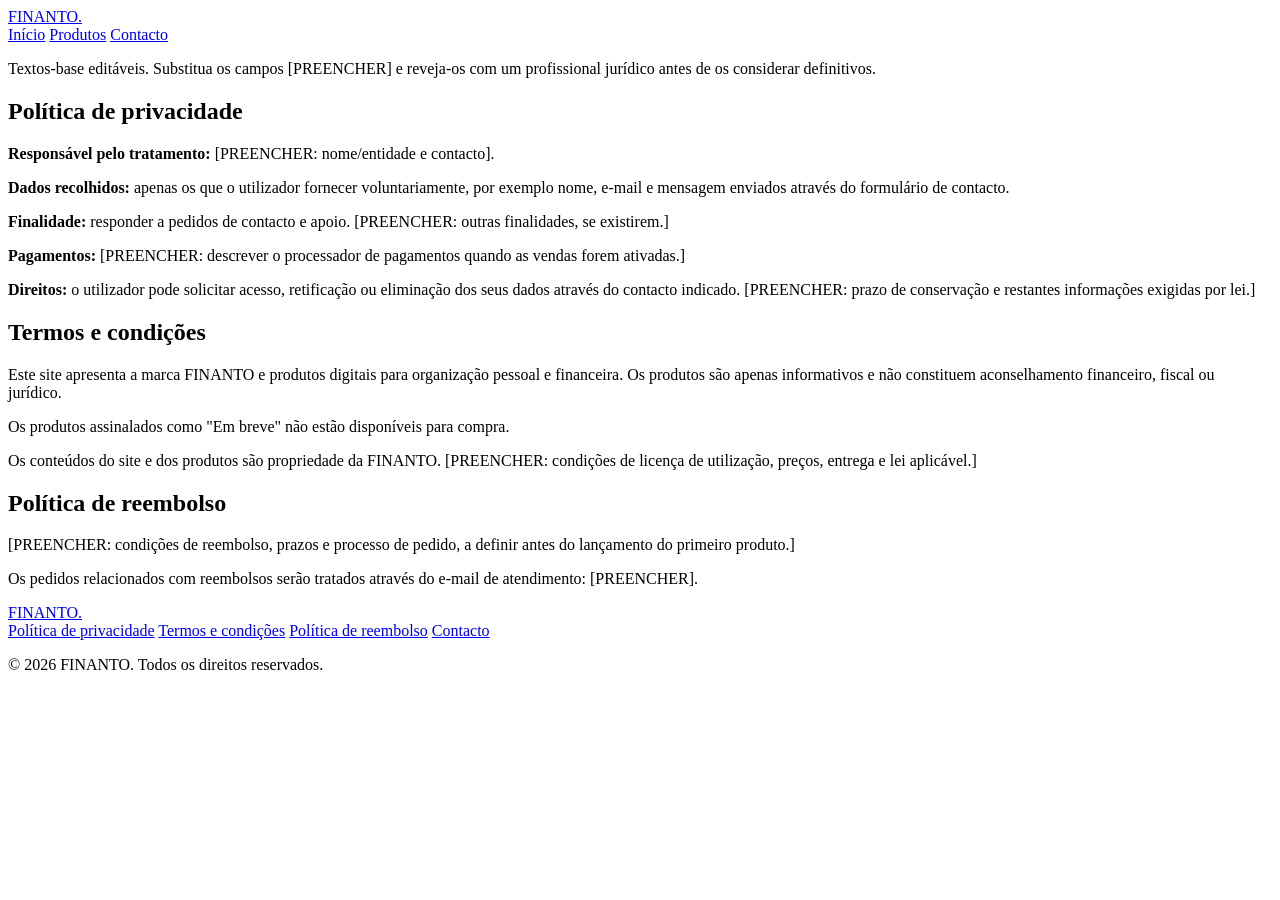
==== legal.html @ 24fa35ea "Create legal.html" ====
<!DOCTYPE html>
<html lang="pt-PT">
<head>
  <meta charset="UTF-8">
  <meta name="viewport" content="width=device-width, initial-scale=1">
  <title>Informação legal | FINANTO</title>
  <meta name="description" content="Política de privacidade, termos e condições e política de reembolso da FINANTO.">
  <link rel="stylesheet" href="styles.css">
</head>
<body>
  <header class="site-header">
    <div class="container bar">
      <a class="logo" href="index.html">FINANTO<span>.</span></a>
      <nav class="nav open-static" aria-label="Principal">
        <a href="index.html">Início</a>
        <a href="index.html#produtos">Produtos</a>
        <a href="index.html#contacto">Contacto</a>
      </nav>
    </div>
  </header>

  <main class="container narrow legal">
    <p class="note">Textos-base editáveis. Substitua os campos [PREENCHER] e reveja-os com um profissional jurídico antes de os considerar definitivos.</p>

    <section id="privacidade">
      <h1>Política de privacidade</h1>
      <p><strong>Responsável pelo tratamento:</strong> [PREENCHER: nome/entidade e contacto].</p>
      <p><strong>Dados recolhidos:</strong> apenas os que o utilizador fornecer voluntariamente, por exemplo nome, e-mail e mensagem enviados através do formulário de contacto.</p>
      <p><strong>Finalidade:</strong> responder a pedidos de contacto e apoio. [PREENCHER: outras finalidades, se existirem.]</p>
      <p><strong>Pagamentos:</strong> [PREENCHER: descrever o processador de pagamentos quando as vendas forem ativadas.]</p>
      <p><strong>Direitos:</strong> o utilizador pode solicitar acesso, retificação ou eliminação dos seus dados através do contacto indicado. [PREENCHER: prazo de conservação e restantes informações exigidas por lei.]</p>
    </section>

    <section id="termos">
      <h2>Termos e condições</h2>
      <p>Este site apresenta a marca FINANTO e produtos digitais para organização pessoal e financeira. Os produtos são apenas informativos e não constituem aconselhamento financeiro, fiscal ou jurídico.</p>
      <p>Os produtos assinalados como "Em breve" não estão disponíveis para compra.</p>
      <p>Os conteúdos do site e dos produtos são propriedade da FINANTO. [PREENCHER: condições de licença de utilização, preços, entrega e lei aplicável.]</p>
    </section>

    <section id="reembolso">
      <h2>Política de reembolso</h2>
      <p>[PREENCHER: condições de reembolso, prazos e processo de pedido, a definir antes do lançamento do primeiro produto.]</p>
      <p>Os pedidos relacionados com reembolsos serão tratados através do e-mail de atendimento: [PREENCHER].</p>
    </section>
  </main>

  <footer class="footer">
    <div class="container foot">
      <a class="logo" href="index.html">FINANTO<span>.</span></a>
      <nav aria-label="Legal">
        <a href="#privacidade">Política de privacidade</a>
        <a href="#termos">Termos e condições</a>
        <a href="#reembolso">Política de reembolso</a>
        <a href="index.html#contacto">Contacto</a>
      </nav>
      <p>© <span class="ano">2026</span> FINANTO. Todos os direitos reservados.</p>
    </div>
  </footer>
  <script src="script.js"></script>
</body>
</html>
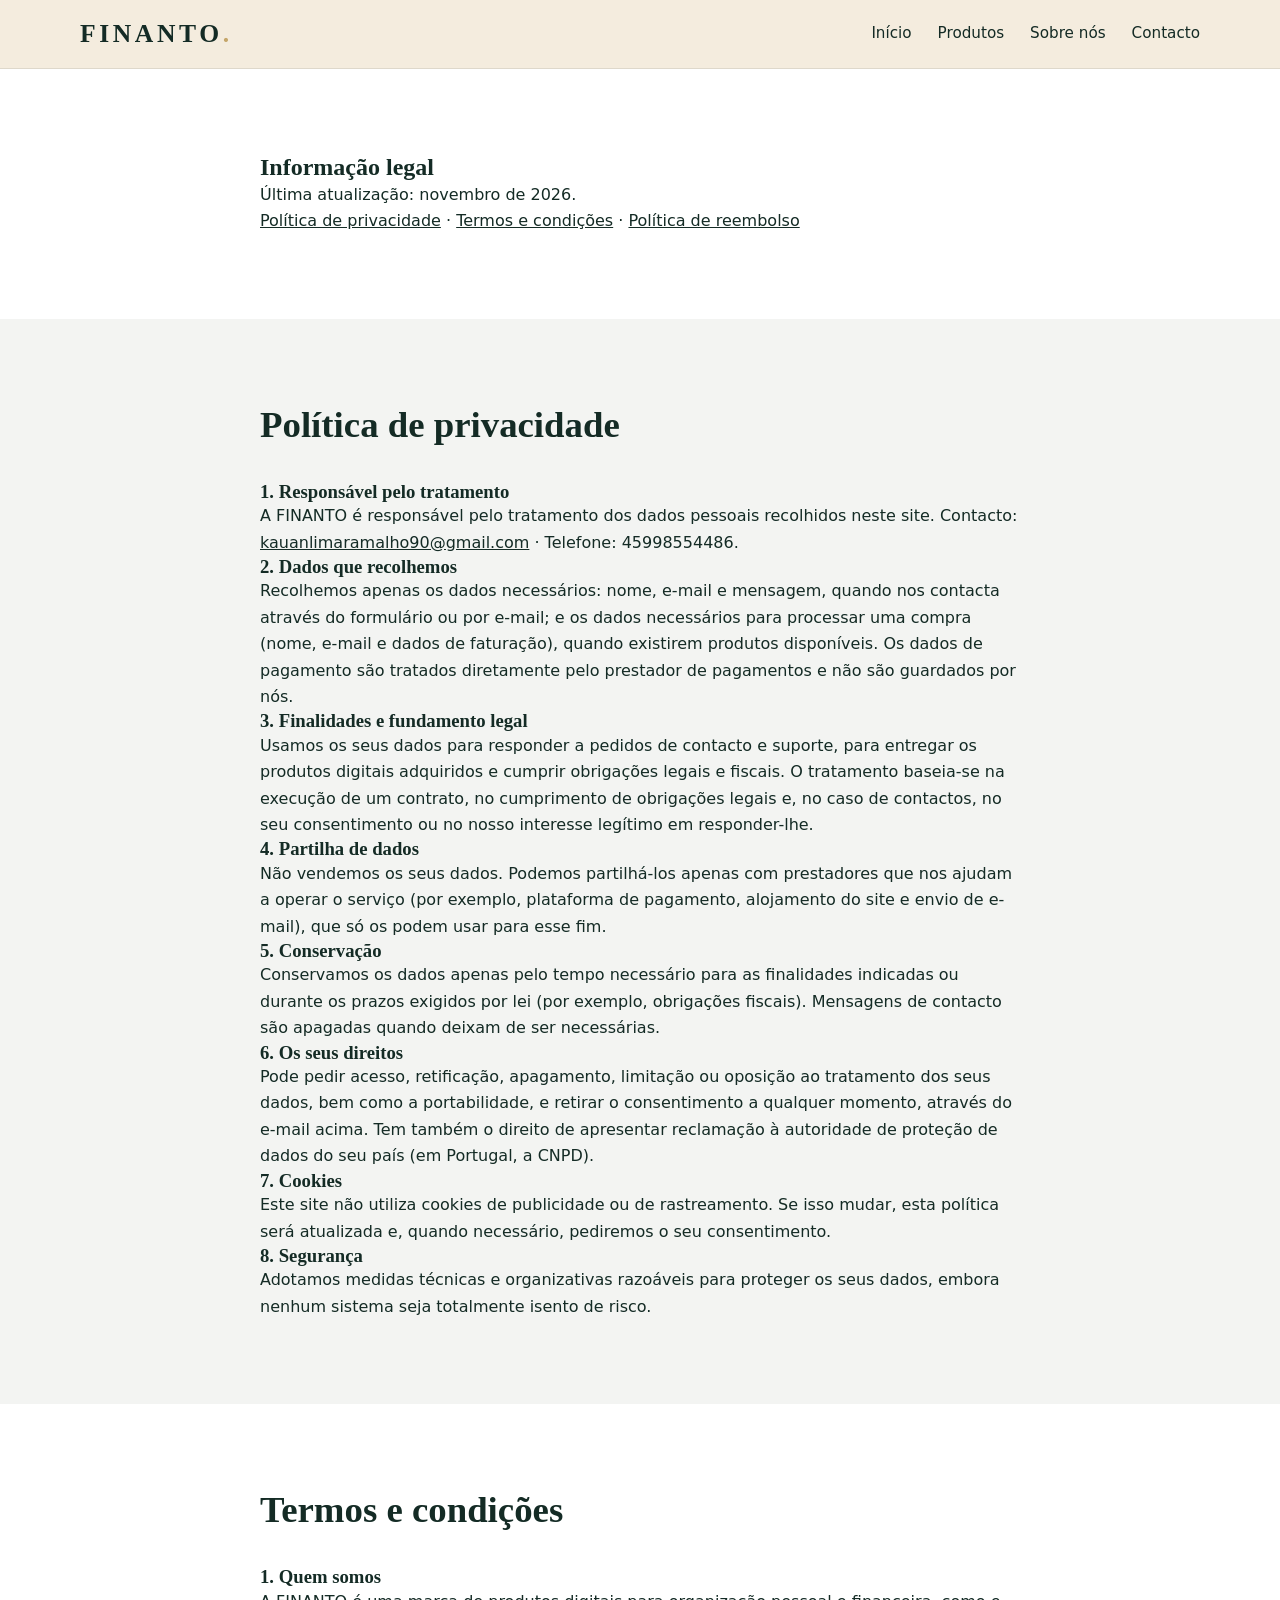
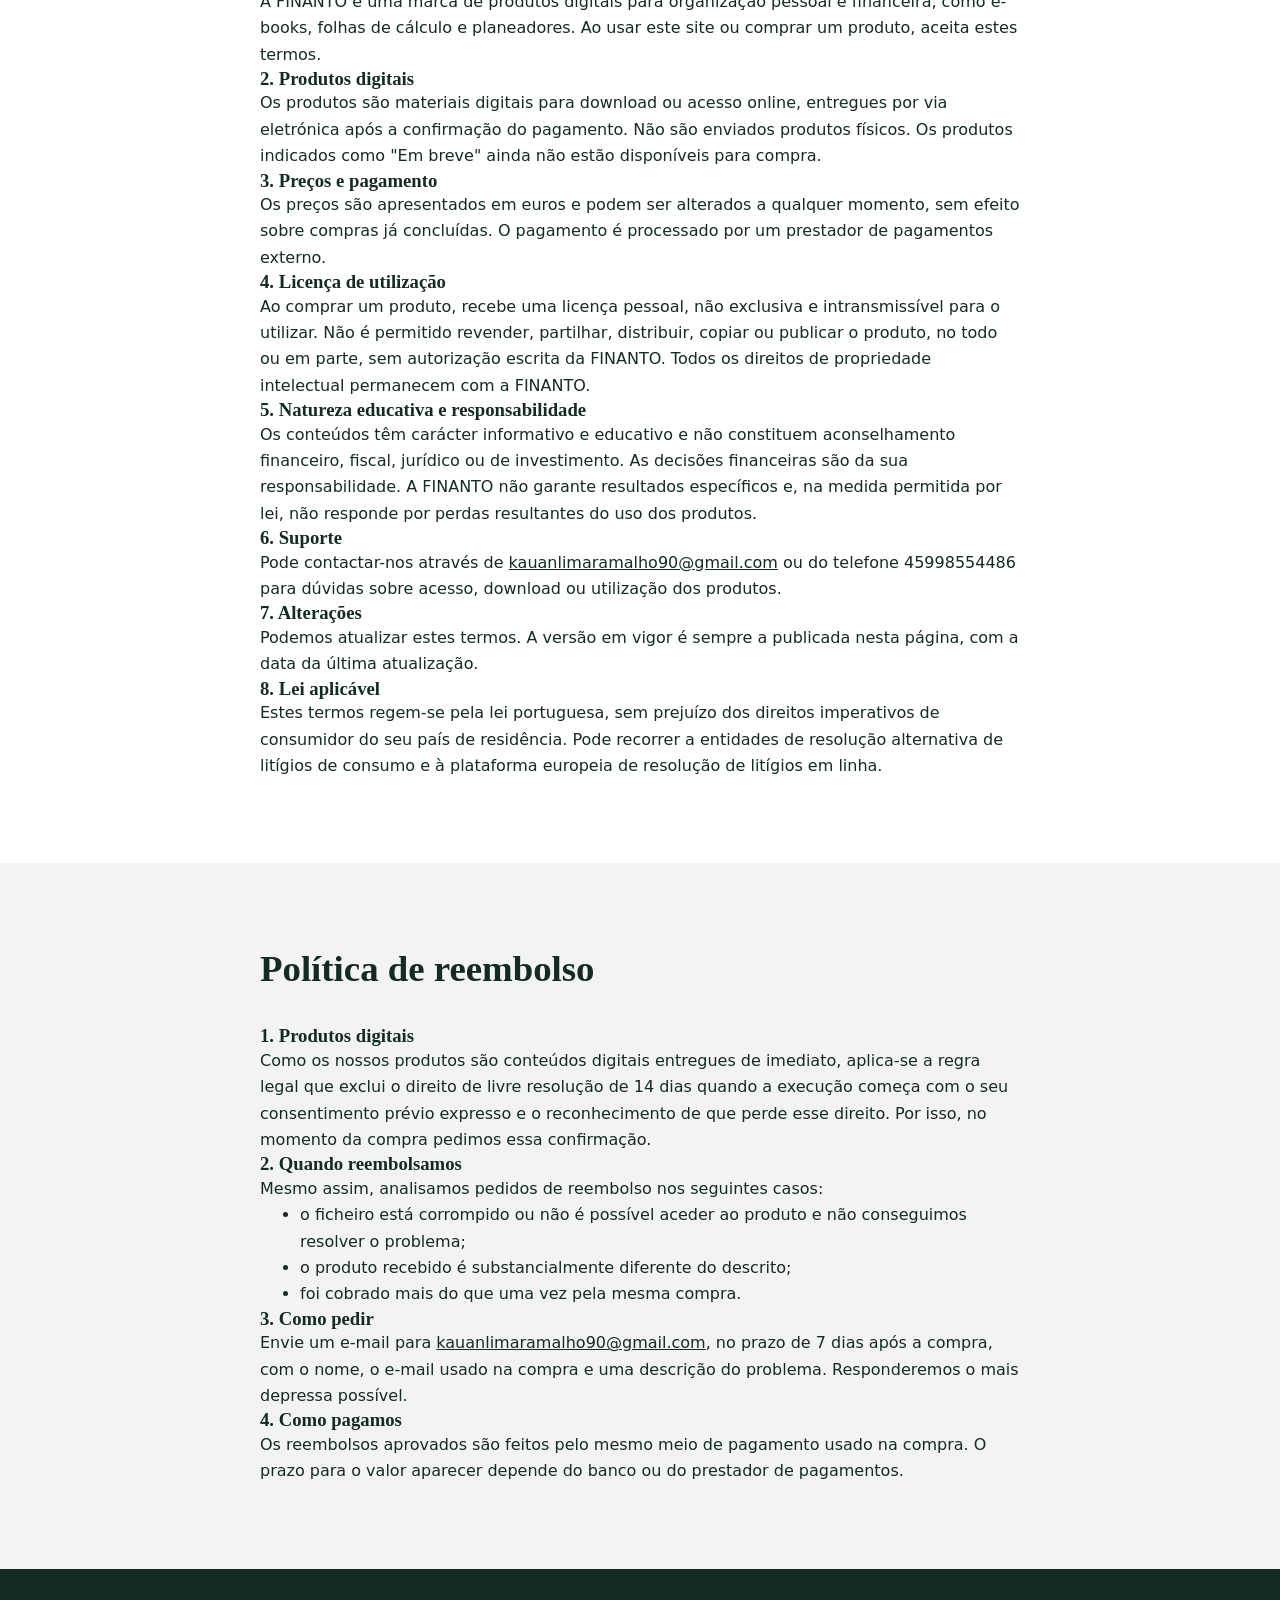
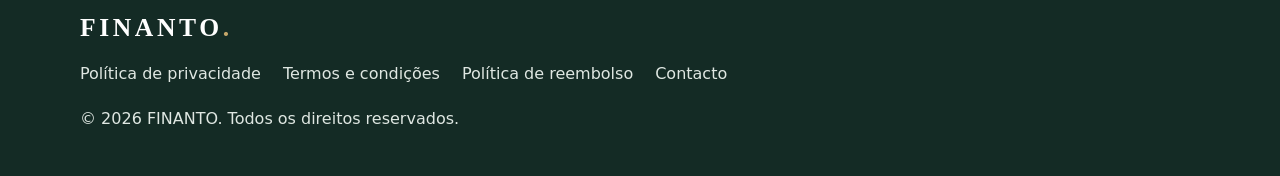
==== commit deea4b42: "Update legal.html" ====
--- a/legal.html
+++ b/legal.html
@@ -5,43 +5,117 @@
   <meta name="viewport" content="width=device-width, initial-scale=1">
   <title>Informação legal | FINANTO</title>
   <meta name="description" content="Política de privacidade, termos e condições e política de reembolso da FINANTO.">
+  <meta name="theme-color" content="#142B25">
   <link rel="stylesheet" href="styles.css">
 </head>
 <body>
+  <a class="skip" href="#principal">Saltar para o conteúdo</a>
+
   <header class="site-header">
     <div class="container bar">
-      <a class="logo" href="index.html">FINANTO<span>.</span></a>
-      <nav class="nav open-static" aria-label="Principal">
-        <a href="index.html">Início</a>
+      <a class="logo" href="index.html" aria-label="FINANTO, página inicial">FINANTO<span>.</span></a>
+      <nav id="nav" class="nav" aria-label="Principal">
+        <a href="index.html#inicio">Início</a>
         <a href="index.html#produtos">Produtos</a>
+        <a href="index.html#sobre">Sobre nós</a>
         <a href="index.html#contacto">Contacto</a>
       </nav>
     </div>
   </header>
 
-  <main class="container narrow legal">
-    <p class="note">Textos-base editáveis. Substitua os campos [PREENCHER] e reveja-os com um profissional jurídico antes de os considerar definitivos.</p>
-
-    <section id="privacidade">
-      <h1>Política de privacidade</h1>
-      <p><strong>Responsável pelo tratamento:</strong> [PREENCHER: nome/entidade e contacto].</p>
-      <p><strong>Dados recolhidos:</strong> apenas os que o utilizador fornecer voluntariamente, por exemplo nome, e-mail e mensagem enviados através do formulário de contacto.</p>
-      <p><strong>Finalidade:</strong> responder a pedidos de contacto e apoio. [PREENCHER: outras finalidades, se existirem.]</p>
-      <p><strong>Pagamentos:</strong> [PREENCHER: descrever o processador de pagamentos quando as vendas forem ativadas.]</p>
-      <p><strong>Direitos:</strong> o utilizador pode solicitar acesso, retificação ou eliminação dos seus dados através do contacto indicado. [PREENCHER: prazo de conservação e restantes informações exigidas por lei.]</p>
+  <main id="principal">
+    <section class="section">
+      <div class="container narrow">
+        <h1>Informação legal</h1>
+        <p>Última atualização: novembro de 2026.</p>
+        <p><a href="#privacidade">Política de privacidade</a> · <a href="#termos">Termos e condições</a> · <a href="#reembolso">Política de reembolso</a></p>
+      </div>
     </section>
 
-    <section id="termos">
-      <h2>Termos e condições</h2>
-      <p>Este site apresenta a marca FINANTO e produtos digitais para organização pessoal e financeira. Os produtos são apenas informativos e não constituem aconselhamento financeiro, fiscal ou jurídico.</p>
-      <p>Os produtos assinalados como "Em breve" não estão disponíveis para compra.</p>
-      <p>Os conteúdos do site e dos produtos são propriedade da FINANTO. [PREENCHER: condições de licença de utilização, preços, entrega e lei aplicável.]</p>
+    <!-- POLÍTICA DE PRIVACIDADE -->
+    <section id="privacidade" class="section alt" aria-labelledby="t-priv">
+      <div class="container narrow">
+        <h2 id="t-priv">Política de privacidade</h2>
+
+        <h3>1. Responsável pelo tratamento</h3>
+        <p>A FINANTO é responsável pelo tratamento dos dados pessoais recolhidos neste site. Contacto: <a href="mailto:kauanlimaramalho90@gmail.com">kauanlimaramalho90@gmail.com</a> · Telefone: 45998554486.</p>
+
+        <h3>2. Dados que recolhemos</h3>
+        <p>Recolhemos apenas os dados necessários: nome, e-mail e mensagem, quando nos contacta através do formulário ou por e-mail; e os dados necessários para processar uma compra (nome, e-mail e dados de faturação), quando existirem produtos disponíveis. Os dados de pagamento são tratados diretamente pelo prestador de pagamentos e não são guardados por nós.</p>
+
+        <h3>3. Finalidades e fundamento legal</h3>
+        <p>Usamos os seus dados para responder a pedidos de contacto e suporte, para entregar os produtos digitais adquiridos e cumprir obrigações legais e fiscais. O tratamento baseia-se na execução de um contrato, no cumprimento de obrigações legais e, no caso de contactos, no seu consentimento ou no nosso interesse legítimo em responder-lhe.</p>
+
+        <h3>4. Partilha de dados</h3>
+        <p>Não vendemos os seus dados. Podemos partilhá-los apenas com prestadores que nos ajudam a operar o serviço (por exemplo, plataforma de pagamento, alojamento do site e envio de e-mail), que só os podem usar para esse fim.</p>
+
+        <h3>5. Conservação</h3>
+        <p>Conservamos os dados apenas pelo tempo necessário para as finalidades indicadas ou durante os prazos exigidos por lei (por exemplo, obrigações fiscais). Mensagens de contacto são apagadas quando deixam de ser necessárias.</p>
+
+        <h3>6. Os seus direitos</h3>
+        <p>Pode pedir acesso, retificação, apagamento, limitação ou oposição ao tratamento dos seus dados, bem como a portabilidade, e retirar o consentimento a qualquer momento, através do e-mail acima. Tem também o direito de apresentar reclamação à autoridade de proteção de dados do seu país (em Portugal, a CNPD).</p>
+
+        <h3>7. Cookies</h3>
+        <p>Este site não utiliza cookies de publicidade ou de rastreamento. Se isso mudar, esta política será atualizada e, quando necessário, pediremos o seu consentimento.</p>
+
+        <h3>8. Segurança</h3>
+        <p>Adotamos medidas técnicas e organizativas razoáveis para proteger os seus dados, embora nenhum sistema seja totalmente isento de risco.</p>
+      </div>
     </section>
 
-    <section id="reembolso">
-      <h2>Política de reembolso</h2>
-      <p>[PREENCHER: condições de reembolso, prazos e processo de pedido, a definir antes do lançamento do primeiro produto.]</p>
-      <p>Os pedidos relacionados com reembolsos serão tratados através do e-mail de atendimento: [PREENCHER].</p>
+    <!-- TERMOS E CONDIÇÕES -->
+    <section id="termos" class="section" aria-labelledby="t-termos">
+      <div class="container narrow">
+        <h2 id="t-termos">Termos e condições</h2>
+
+        <h3>1. Quem somos</h3>
+        <p>A FINANTO é uma marca de produtos digitais para organização pessoal e financeira, como e-books, folhas de cálculo e planeadores. Ao usar este site ou comprar um produto, aceita estes termos.</p>
+
+        <h3>2. Produtos digitais</h3>
+        <p>Os produtos são materiais digitais para download ou acesso online, entregues por via eletrónica após a confirmação do pagamento. Não são enviados produtos físicos. Os produtos indicados como "Em breve" ainda não estão disponíveis para compra.</p>
+
+        <h3>3. Preços e pagamento</h3>
+        <p>Os preços são apresentados em euros e podem ser alterados a qualquer momento, sem efeito sobre compras já concluídas. O pagamento é processado por um prestador de pagamentos externo.</p>
+
+        <h3>4. Licença de utilização</h3>
+        <p>Ao comprar um produto, recebe uma licença pessoal, não exclusiva e intransmissível para o utilizar. Não é permitido revender, partilhar, distribuir, copiar ou publicar o produto, no todo ou em parte, sem autorização escrita da FINANTO. Todos os direitos de propriedade intelectual permanecem com a FINANTO.</p>
+
+        <h3>5. Natureza educativa e responsabilidade</h3>
+        <p>Os conteúdos têm carácter informativo e educativo e não constituem aconselhamento financeiro, fiscal, jurídico ou de investimento. As decisões financeiras são da sua responsabilidade. A FINANTO não garante resultados específicos e, na medida permitida por lei, não responde por perdas resultantes do uso dos produtos.</p>
+
+        <h3>6. Suporte</h3>
+        <p>Pode contactar-nos através de <a href="mailto:kauanlimaramalho90@gmail.com">kauanlimaramalho90@gmail.com</a> ou do telefone 45998554486 para dúvidas sobre acesso, download ou utilização dos produtos.</p>
+
+        <h3>7. Alterações</h3>
+        <p>Podemos atualizar estes termos. A versão em vigor é sempre a publicada nesta página, com a data da última atualização.</p>
+
+        <h3>8. Lei aplicável</h3>
+        <p>Estes termos regem-se pela lei portuguesa, sem prejuízo dos direitos imperativos de consumidor do seu país de residência. Pode recorrer a entidades de resolução alternativa de litígios de consumo e à plataforma europeia de resolução de litígios em linha.</p>
+      </div>
+    </section>
+
+    <!-- POLÍTICA DE REEMBOLSO -->
+    <section id="reembolso" class="section alt" aria-labelledby="t-reemb">
+      <div class="container narrow">
+        <h2 id="t-reemb">Política de reembolso</h2>
+
+        <h3>1. Produtos digitais</h3>
+        <p>Como os nossos produtos são conteúdos digitais entregues de imediato, aplica-se a regra legal que exclui o direito de livre resolução de 14 dias quando a execução começa com o seu consentimento prévio expresso e o reconhecimento de que perde esse direito. Por isso, no momento da compra pedimos essa confirmação.</p>
+
+        <h3>2. Quando reembolsamos</h3>
+        <p>Mesmo assim, analisamos pedidos de reembolso nos seguintes casos:</p>
+        <ul>
+          <li>o ficheiro está corrompido ou não é possível aceder ao produto e não conseguimos resolver o problema;</li>
+          <li>o produto recebido é substancialmente diferente do descrito;</li>
+          <li>foi cobrado mais do que uma vez pela mesma compra.</li>
+        </ul>
+
+        <h3>3. Como pedir</h3>
+        <p>Envie um e-mail para <a href="mailto:kauanlimaramalho90@gmail.com">kauanlimaramalho90@gmail.com</a>, no prazo de 7 dias após a compra, com o nome, o e-mail usado na compra e uma descrição do problema. Responderemos o mais depressa possível.</p>
+
+        <h3>4. Como pagamos</h3>
+        <p>Os reembolsos aprovados são feitos pelo mesmo meio de pagamento usado na compra. O prazo para o valor aparecer depende do banco ou do prestador de pagamentos.</p>
+      </div>
     </section>
   </main>
 
@@ -49,9 +123,9 @@
     <div class="container foot">
       <a class="logo" href="index.html">FINANTO<span>.</span></a>
       <nav aria-label="Legal">
-        <a href="#privacidade">Política de privacidade</a>
-        <a href="#termos">Termos e condições</a>
-        <a href="#reembolso">Política de reembolso</a>
+        <a href="legal.html#privacidade">Política de privacidade</a>
+        <a href="legal.html#termos">Termos e condições</a>
+        <a href="legal.html#reembolso">Política de reembolso</a>
         <a href="index.html#contacto">Contacto</a>
       </nav>
       <p>© <span class="ano">2026</span> FINANTO. Todos os direitos reservados.</p>
--- a/styles.css
+++ b/styles.css
@@ -0,0 +1,86 @@
+/* FINANTO - estilos. Cores definidas como variáveis para fácil edição. */
+:root{--g1:#142B25;--g2:#24483B;--beige:#F4EBDD;--white:#fff;--soft:#F3F4F2;--gold:#C5A66A;--r:14px}
+*{box-sizing:border-box;margin:0}
+html{scroll-behavior:smooth;scroll-padding-top:80px}
+body{font-family:system-ui,-apple-system,"Segoe UI",Roboto,sans-serif;color:var(--g1);background:var(--white);line-height:1.65}
+h1,h2,h3,.logo,.cover strong,.m-book strong{font-family:Georgia,"Times New Roman",serif;line-height:1.2}
+a{color:inherit}
+.container{width:min(1120px,92%);margin:auto}
+.narrow{max-width:760px}
+.skip{position:absolute;left:-999px}.skip:focus{left:8px;top:8px;background:#fff;padding:8px;z-index:99}
+:focus-visible{outline:3px solid var(--gold);outline-offset:2px}
+
+/* Cabeçalho */
+.site-header{position:sticky;top:0;z-index:20;background:rgba(244,235,221,.95);backdrop-filter:blur(8px);border-bottom:1px solid rgba(20,43,37,.1)}
+.bar{display:flex;align-items:center;justify-content:space-between;min-height:68px}
+.logo{font-size:1.6rem;font-weight:700;letter-spacing:.14em;text-decoration:none}
+.logo span{color:var(--gold)}
+.nav{display:flex;align-items:center;gap:26px}
+.nav a{text-decoration:none;font-size:.95rem}
+.menu-btn{display:none;background:none;border:1px solid var(--g1);border-radius:8px;font-size:1.3rem;padding:4px 12px;cursor:pointer;color:var(--g1)}
+
+/* Botões */
+.btn{display:inline-block;padding:13px 26px;border-radius:999px;font-weight:600;text-decoration:none;border:0;cursor:pointer;font-size:1rem;transition:transform .2s}
+.btn:hover{transform:translateY(-2px)}
+.btn-gold{background:var(--gold);color:var(--g1)!important}
+.btn-dark{background:var(--g1);color:#fff}
+
+/* Hero */
+.hero{background:linear-gradient(135deg,var(--g1),var(--g2));color:#fff;padding:90px 0}
+.hero-grid{display:grid;grid-template-columns:1.1fr 1fr;gap:50px;align-items:center}
+.eyebrow{color:var(--gold);letter-spacing:.08em;text-transform:uppercase;font-size:.8rem;margin-bottom:16px}
+.hero h1{font-size:clamp(2rem,4.6vw,3.3rem);margin-bottom:20px}
+.lead{color:#dfe7e2;font-size:1.1rem;margin-bottom:30px}
+
+/* Mockups */
+.mockups{position:relative;height:340px}
+.mockups>div{position:absolute;border-radius:var(--r);box-shadow:0 20px 40px rgba(0,0,0,.35)}
+.m-book{left:30%;top:0;width:190px;height:260px;background:var(--beige);color:var(--g1);padding:22px;display:flex;flex-direction:column;justify-content:space-between;transform:rotate(-4deg);border-left:10px solid var(--gold);z-index:2}
+.m-book small{letter-spacing:.15em;font-size:.65rem}.m-book strong{font-size:1.5rem}.m-book em{font-size:.7rem;letter-spacing:.2em}
+.m-sheet{left:0;top:90px;width:190px;background:#fff;color:var(--g1);padding:14px;transform:rotate(-9deg)}
+.m-sheet .grid{display:grid;grid-template-columns:repeat(3,1fr);gap:5px;margin-top:8px}
+.m-sheet u{height:22px;background:var(--soft);border-radius:4px}.m-sheet u:nth-child(4n){background:var(--gold)}
+.m-planner{right:0;top:60px;width:180px;background:var(--g2);border:1px solid var(--gold);color:#fff;padding:16px;transform:rotate(7deg)}
+.m-planner i{display:block;height:10px;margin-top:14px;background:rgba(255,255,255,.2);border-radius:5px}
+
+/* Secções */
+.section{padding:84px 0}
+.section h2{font-size:clamp(1.7rem,3vw,2.3rem);margin-bottom:34px}
+.alt{background:var(--soft)}
+.dark{background:var(--g1);color:#fff}.dark p{color:#dfe7e2;font-size:1.1rem}
+.cards{display:grid;grid-template-columns:repeat(3,1fr);gap:22px}
+.card{background:#fff;padding:30px;border-radius:var(--r);border:1px solid rgba(20,43,37,.08)}
+.card .num{color:var(--gold);font-family:Georgia,serif;font-size:1.6rem}
+.card h3{margin:8px 0}
+
+/* Produto */
+.product{display:grid;grid-template-columns:260px 1fr;gap:40px;align-items:center;background:var(--beige);padding:34px;border-radius:20px}
+.cover{background:var(--g1);color:#fff;border-radius:var(--r);aspect-ratio:3/4;padding:24px;display:flex;flex-direction:column;justify-content:space-between;border-left:10px solid var(--gold)}
+.cover small{color:var(--gold);letter-spacing:.12em;font-size:.65rem}.cover strong{font-size:1.7rem}
+.badge{display:inline-block;background:var(--g1);color:var(--gold);padding:4px 14px;border-radius:999px;font-size:.8rem;font-weight:700;margin-bottom:10px}
+.price{font-weight:700;font-size:1.2rem;margin:14px 0 4px}
+.note{font-size:.9rem;opacity:.8}
+
+/* Contacto */
+.contact{display:grid;grid-template-columns:1fr 1fr;gap:50px}
+.contact p{margin-bottom:16px}
+form label{display:block;font-weight:600;margin:14px 0 6px}
+input,textarea{width:100%;padding:12px;border:1px solid #c9cfcb;border-radius:10px;font:inherit;background:#fff}
+form .btn{margin-top:18px}
+#estado{margin-top:12px;font-weight:600}
+
+/* Legal e rodapé */
+.legal{padding:60px 0}.legal section{margin:40px 0}.legal h1,.legal h2{margin-bottom:14px}.legal p{margin-bottom:12px}
+.footer{background:var(--g1);color:#dfe7e2;padding:44px 0}
+.foot{display:grid;gap:18px}.foot nav{display:flex;flex-wrap:wrap;gap:8px 22px}.foot a{text-decoration:none}.foot .logo{color:#fff}
+
+/* Responsivo */
+@media(max-width:860px){
+  .hero-grid,.contact,.product,.cards{grid-template-columns:1fr}
+  .product .cover{max-width:220px}
+  .menu-btn{display:block}
+  .nav:not(.open-static){display:none;position:absolute;top:68px;left:0;right:0;background:var(--beige);flex-direction:column;align-items:flex-start;padding:20px 4%;gap:16px}
+  .nav.open{display:flex!important}
+  .mockups{height:300px;transform:scale(.9)}
+}
+@media(prefers-reduced-motion:reduce){*{transition:none!important;scroll-behavior:auto!important}}
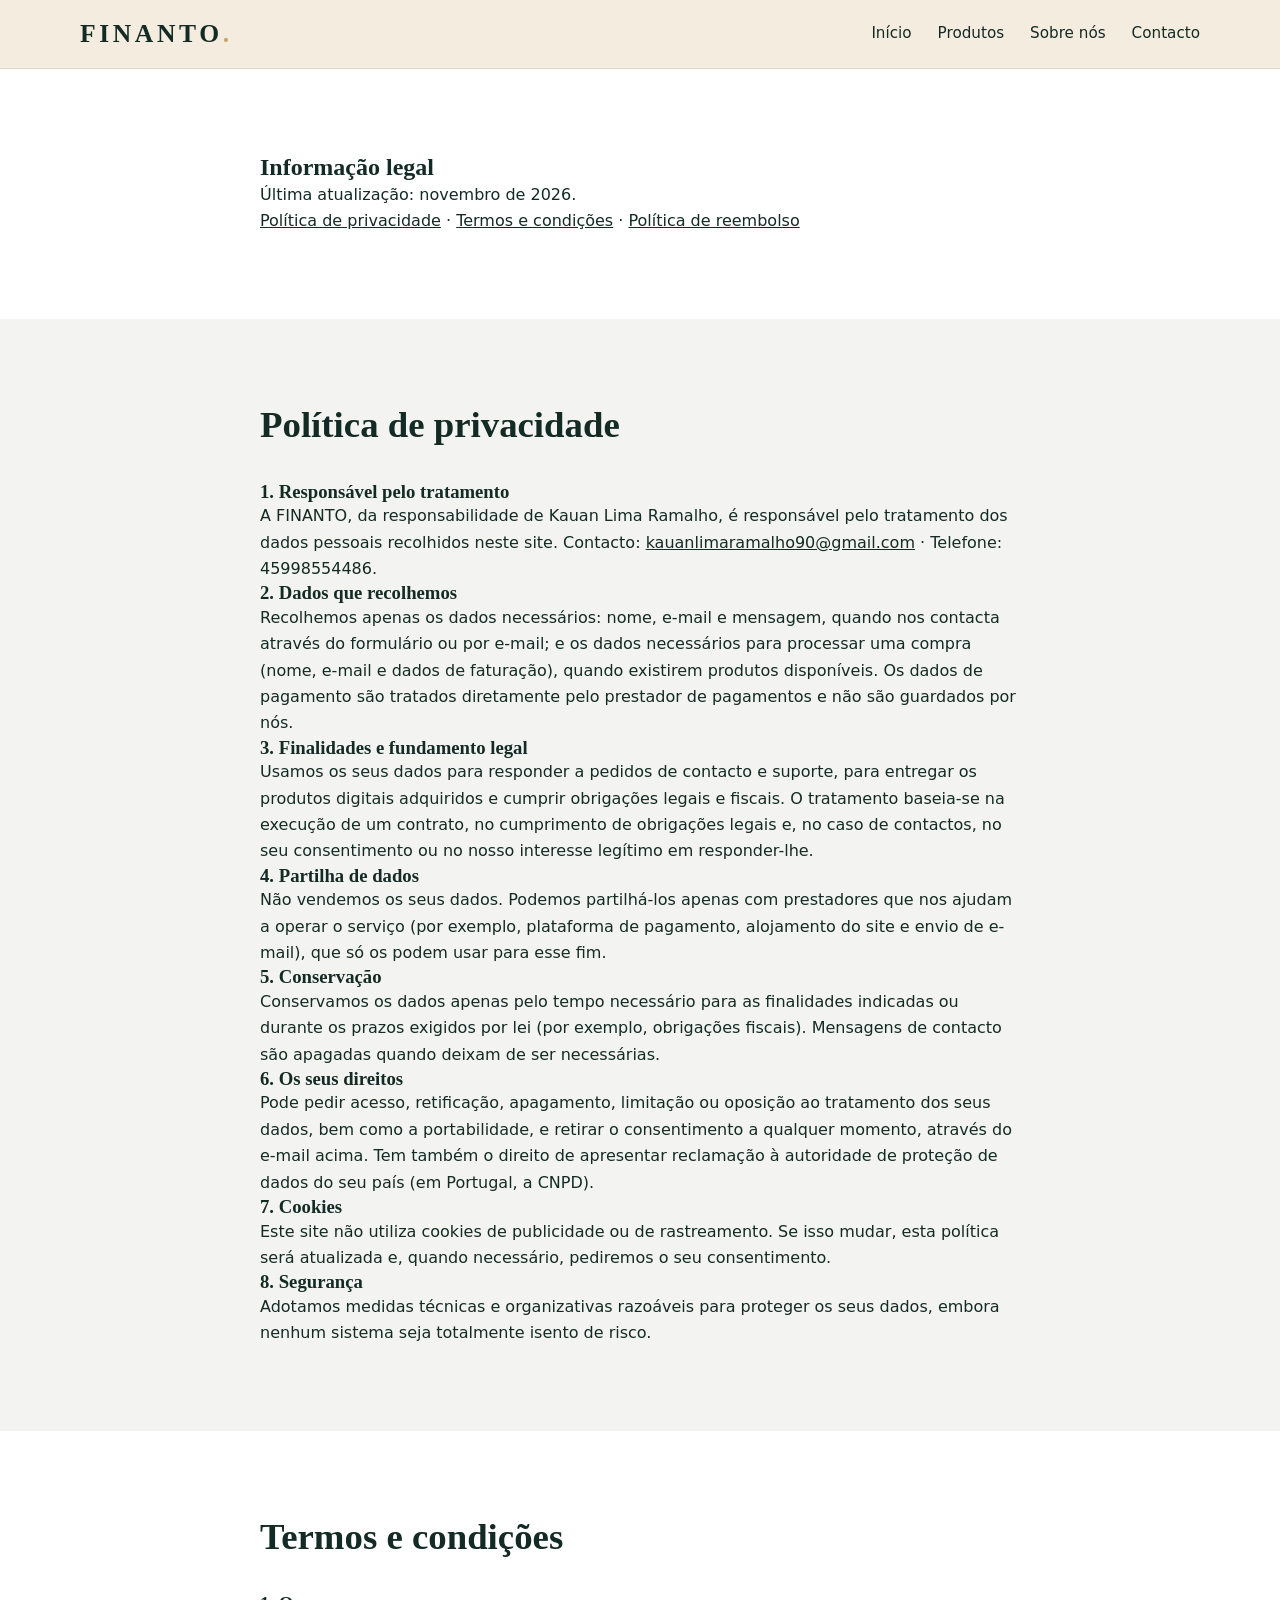
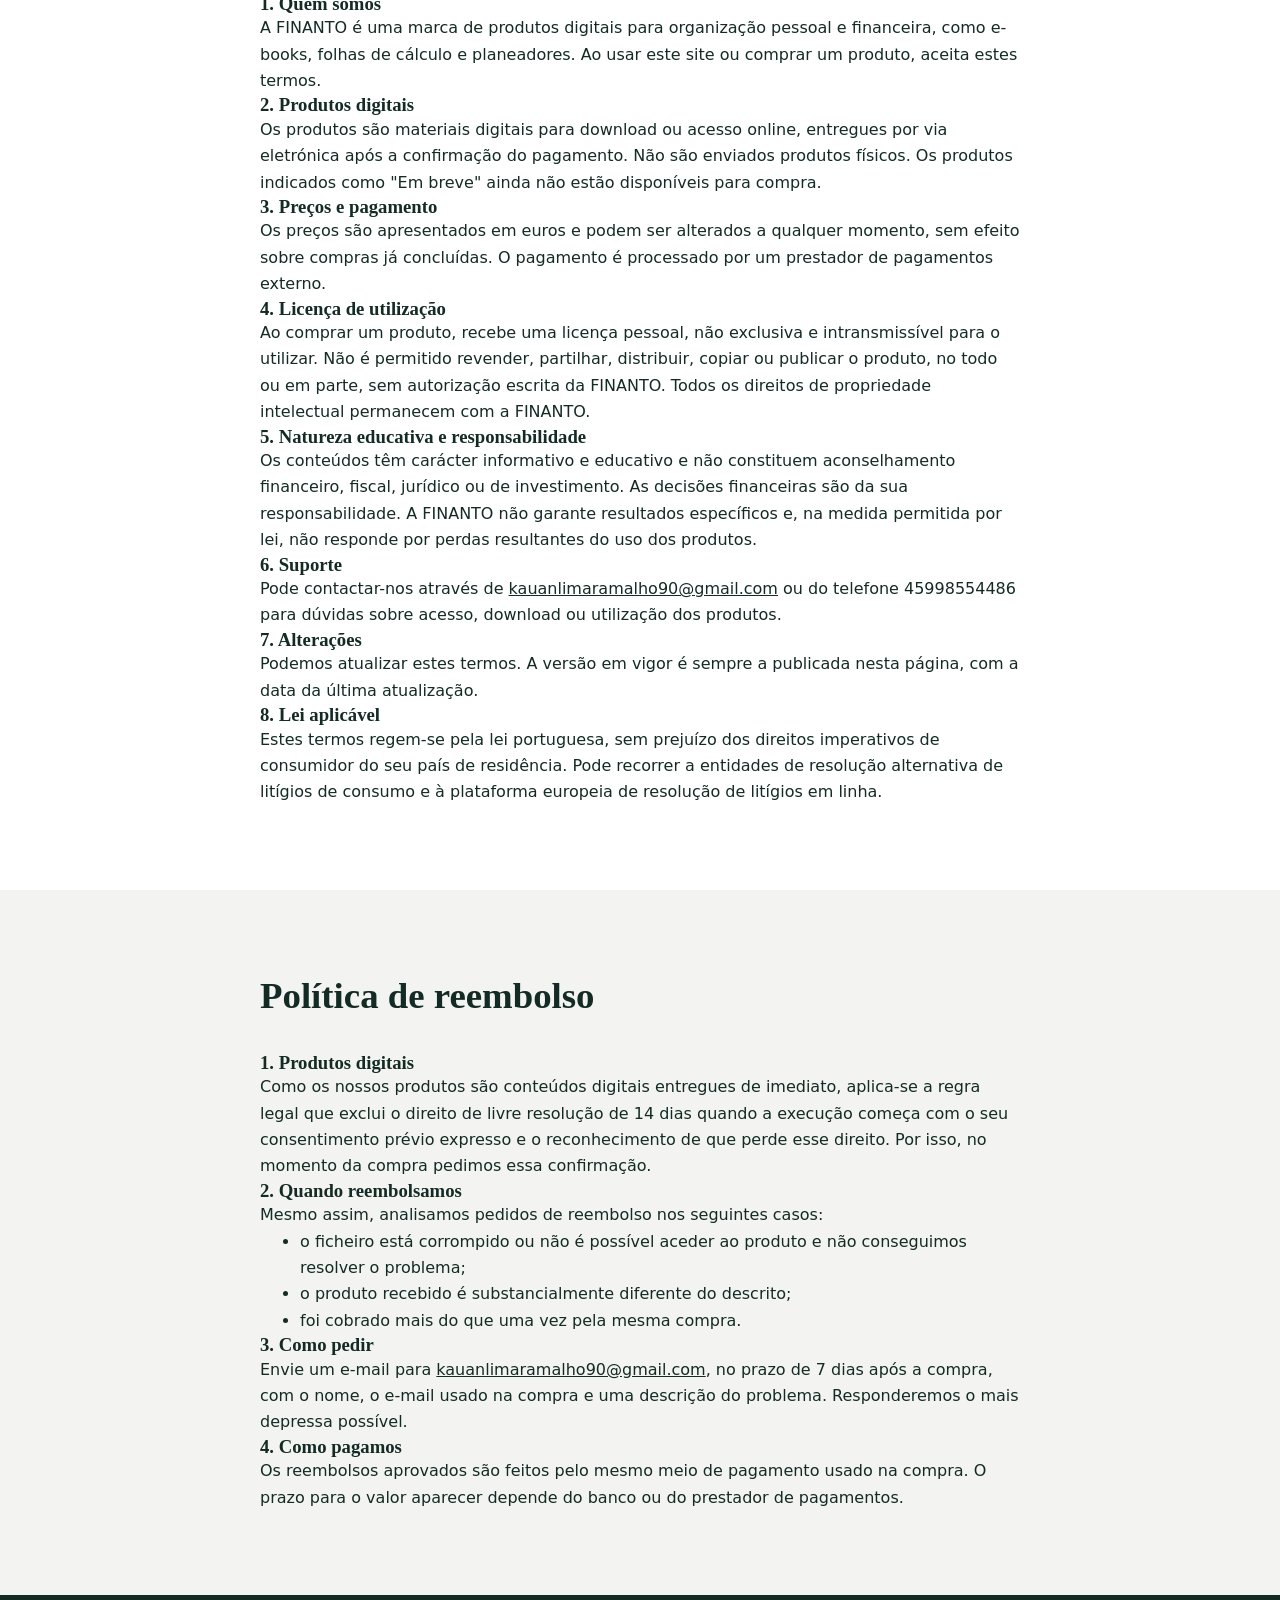
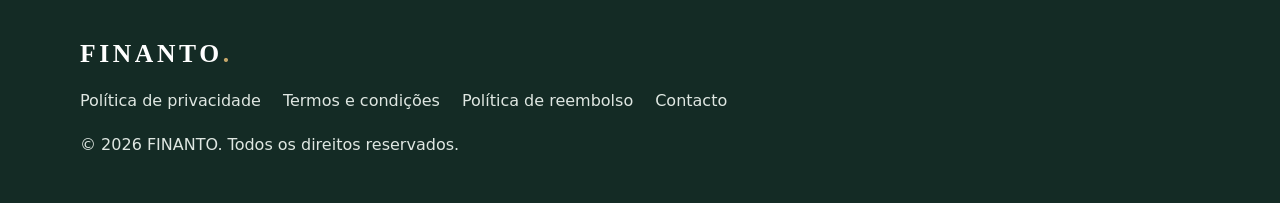
==== commit c59d1b1c: "Update legal.html" ====
--- a/legal.html
+++ b/legal.html
@@ -38,7 +38,7 @@
         <h2 id="t-priv">Política de privacidade</h2>
 
         <h3>1. Responsável pelo tratamento</h3>
-        <p>A FINANTO é responsável pelo tratamento dos dados pessoais recolhidos neste site. Contacto: <a href="mailto:kauanlimaramalho90@gmail.com">kauanlimaramalho90@gmail.com</a> · Telefone: 45998554486.</p>
+        <p>A FINANTO, da responsabilidade de Kauan Lima Ramalho, é responsável pelo tratamento dos dados pessoais recolhidos neste site. Contacto: <a href="mailto:kauanlimaramalho90@gmail.com">kauanlimaramalho90@gmail.com</a> · Telefone: 45998554486.</p>
 
         <h3>2. Dados que recolhemos</h3>
         <p>Recolhemos apenas os dados necessários: nome, e-mail e mensagem, quando nos contacta através do formulário ou por e-mail; e os dados necessários para processar uma compra (nome, e-mail e dados de faturação), quando existirem produtos disponíveis. Os dados de pagamento são tratados diretamente pelo prestador de pagamentos e não são guardados por nós.</p>
